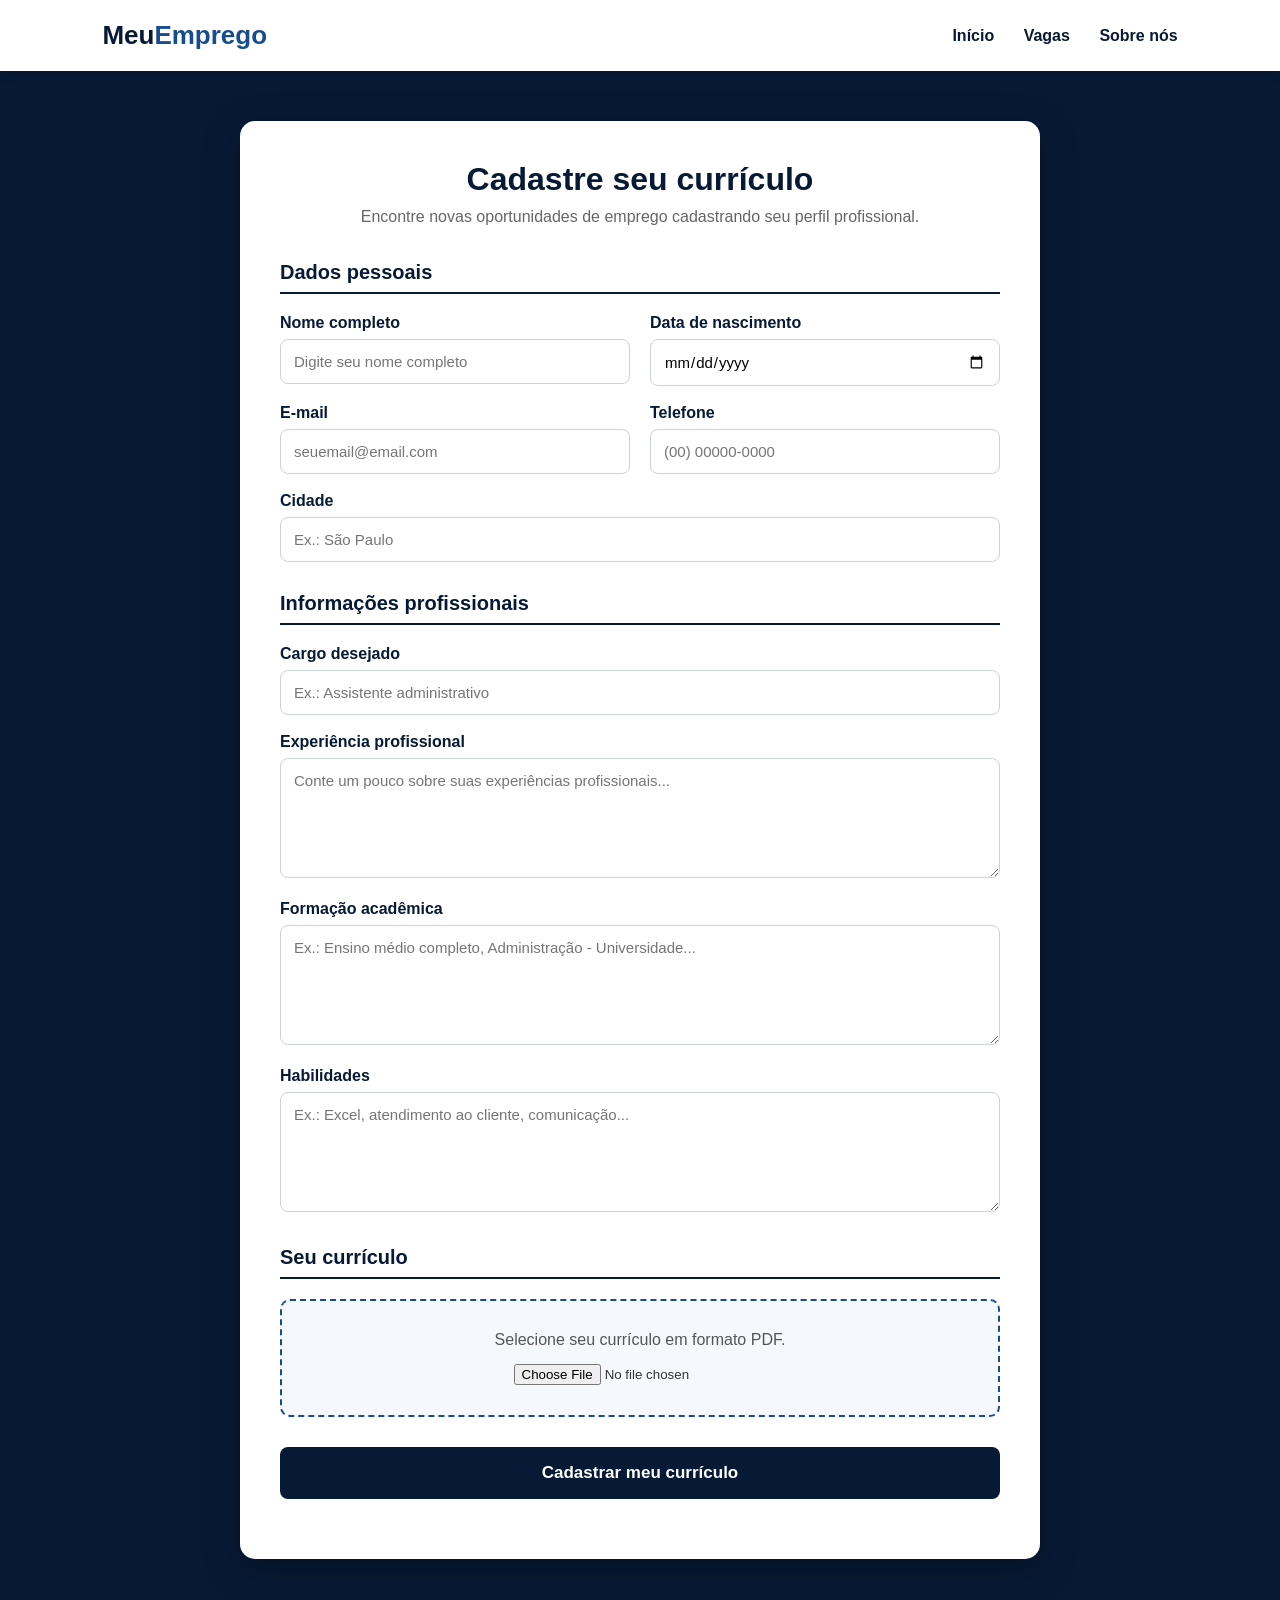
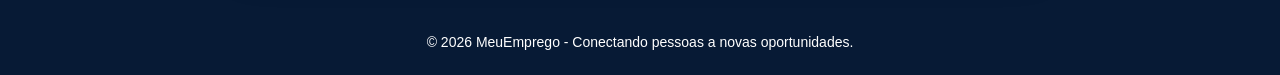
==== index.html @ a76fce5c "feat: adiciona html e css" ====
<!DOCTYPE html>
<html lang="pt-BR">

<head>
    <meta charset="UTF-8">
    <meta name="viewport" content="width=device-width, initial-scale=1.0">

    <title>Meu Emprego - Cadastre seu Currículo</title>

    <style>

        /* =========================
           CONFIGURAÇÕES GERAIS
        ========================== */

        * {
            margin: 0;
            padding: 0;
            box-sizing: border-box;
            font-family: Arial, Helvetica, sans-serif;
        }

        body {
            background: #071a35;
            color: #333;
        }

        /* =========================
           CABEÇALHO
        ========================== */

        header {
            background: #ffffff;
            padding: 20px 8%;
            display: flex;
            justify-content: space-between;
            align-items: center;
            box-shadow: 0 2px 10px rgba(0,0,0,0.2);
        }

        .logo {
            color: #071a35;
            font-size: 26px;
            font-weight: bold;
        }

        .logo span {
            color: #174d8c;
        }

        nav a {
            text-decoration: none;
            color: #071a35;
            margin-left: 25px;
            font-weight: bold;
        }

        nav a:hover {
            color: #174d8c;
        }

        /* =========================
           ÁREA PRINCIPAL
        ========================== */

        main {
            padding: 50px 20px;
        }

        .container {
            max-width: 800px;
            margin: auto;
            background: #ffffff;
            padding: 40px;
            border-radius: 15px;
            box-shadow: 0 10px 35px rgba(0,0,0,0.35);
        }

        /* =========================
           TÍTULO
        ========================== */

        .titulo {
            text-align: center;
            margin-bottom: 35px;
        }

        .titulo h1 {
            color: #071a35;
            font-size: 32px;
            margin-bottom: 10px;
        }

        .titulo p {
            color: #666;
            font-size: 16px;
        }

        /* =========================
           SEÇÕES
        ========================== */

        .secao {
            margin-bottom: 30px;
        }

        .secao h2 {
            color: #071a35;
            border-bottom: 2px solid #071a35;
            padding-bottom: 8px;
            margin-bottom: 20px;
            font-size: 20px;
        }

        /* =========================
           CAMPOS
        ========================== */

        .linha {
            display: flex;
            gap: 20px;
        }

        .campo {
            flex: 1;
            margin-bottom: 18px;
        }

        .campo label {
            display: block;
            color: #071a35;
            font-weight: bold;
            margin-bottom: 7px;
        }

        .campo input,
        .campo select,
        .campo textarea {
            width: 100%;
            padding: 13px;
            border: 1px solid #ccd2da;
            border-radius: 8px;
            outline: none;
            font-size: 15px;
        }

        .campo input:focus,
        .campo select:focus,
        .campo textarea:focus {
            border-color: #071a35;
            box-shadow: 0 0 5px rgba(7,26,53,0.2);
        }

        .campo textarea {
            min-height: 120px;
            resize: vertical;
        }

        /* =========================
           ENVIO DO CURRÍCULO
        ========================== */

        .upload {
            border: 2px dashed #174d8c;
            background: #f5f8fc;
            padding: 30px;
            text-align: center;
            border-radius: 10px;
        }

        .upload p {
            color: #555;
            margin-bottom: 15px;
        }

        .upload input {
            border: none;
        }

        /* =========================
           BOTÃO
        ========================== */

        .botao {
            width: 100%;
            padding: 16px;
            background: #071a35;
            color: #ffffff;
            border: none;
            border-radius: 8px;
            font-size: 17px;
            font-weight: bold;
            cursor: pointer;
            transition: 0.3s;
        }

        .botao:hover {
            background: #174d8c;
            transform: translateY(-2px);
        }

        /* =========================
           MENSAGEM
        ========================== */

        #mensagem {
            text-align: center;
            margin-top: 20px;
            font-weight: bold;
        }

        .sucesso {
            color: #16803c;
        }

        .erro {
            color: #d32f2f;
        }

        /* =========================
           RODAPÉ
        ========================== */

        footer {
            text-align: center;
            color: #ffffff;
            padding: 25px;
            font-size: 14px;
        }

        /* =========================
           RESPONSIVIDADE
        ========================== */

        @media (max-width: 650px) {

            header {
                flex-direction: column;
                gap: 15px;
            }

            nav a {
                margin: 0 8px;
            }

            .container {
                padding: 25px 20px;
            }

            .linha {
                flex-direction: column;
                gap: 0;
            }

            .titulo h1 {
                font-size: 26px;
            }
        }

    </style>

</head>


<body>


    <!-- =========================
         CABEÇALHO
    ========================== -->

    <header>

        <div class="logo">
            Meu<span>Emprego</span>
        </div>

        <nav>
            <a href="#">Início</a>
            <a href="#">Vagas</a>
            <a href="#">Sobre nós</a>
        </nav>

    </header>


    <!-- =========================
         CONTEÚDO
    ========================== -->

    <main>

        <div class="container">

            <div class="titulo">

                <h1>Cadastre seu currículo</h1>

                <p>
                    Encontre novas oportunidades de emprego
                    cadastrando seu perfil profissional.
                </p>

            </div>


            <form id="curriculoForm">


                <!-- =========================
                     DADOS PESSOAIS
                ========================== -->

                <div class="secao">

                    <h2>Dados pessoais</h2>

                    <div class="linha">

                        <div class="campo">

                            <label for="nome">
                                Nome completo
                            </label>

                            <input
                                type="text"
                                id="nome"
                                placeholder="Digite seu nome completo"
                                required
                            >

                        </div>


                        <div class="campo">

                            <label for="nascimento">
                                Data de nascimento
                            </label>

                            <input
                                type="date"
                                id="nascimento"
                                required
                            >

                        </div>

                    </div>


                    <div class="linha">

                        <div class="campo">

                            <label for="email">
                                E-mail
                            </label>

                            <input
                                type="email"
                                id="email"
                                placeholder="seuemail@email.com"
                                required
                            >

                        </div>


                        <div class="campo">

                            <label for="telefone">
                                Telefone
                            </label>

                            <input
                                type="tel"
                                id="telefone"
                                placeholder="(00) 00000-0000"
                                maxlength="15"
                                required
                            >

                        </div>

                    </div>


                    <div class="campo">

                        <label for="cidade">
                            Cidade
                        </label>

                        <input
                            type="text"
                            id="cidade"
                            placeholder="Ex.: São Paulo"
                            required
                        >

                    </div>

                </div>


                <!-- =========================
                     INFORMAÇÕES PROFISSIONAIS
                ========================== -->

                <div class="secao">

                    <h2>Informações profissionais</h2>


                    <div class="campo">

                        <label for="cargo">
                            Cargo desejado
                        </label>

                        <input
                            type="text"
                            id="cargo"
                            placeholder="Ex.: Assistente administrativo"
                            required
                        >

                    </div>


                    <div class="campo">

                        <label for="experiencia">
                            Experiência profissional
                        </label>

                        <textarea
                            id="experiencia"
                            placeholder="Conte um pouco sobre suas experiências profissionais..."
                        ></textarea>

                    </div>


                    <div class="campo">

                        <label for="formacao">
                            Formação acadêmica
                        </label>

                        <textarea
                            id="formacao"
                            placeholder="Ex.: Ensino médio completo, Administração - Universidade..."
                        ></textarea>

                    </div>


                    <div class="campo">

                        <label for="habilidades">
                            Habilidades
                        </label>

                        <textarea
                            id="habilidades"
                            placeholder="Ex.: Excel, atendimento ao cliente, comunicação..."
                        ></textarea>

                    </div>

                </div>


                <!-- =========================
                     CURRÍCULO
                ========================== -->

                <div class="secao">

                    <h2>Seu currículo</h2>

                    <div class="upload">

                        <p>
                            Selecione seu currículo em formato PDF.
                        </p>

                        <input
                            type="file"
                            id="curriculo"
                            accept=".pdf"
                            required
                        >

                    </div>

                </div>


                <!-- =========================
                     BOTÃO
                ========================== -->

                <button
                    type="submit"
                    class="botao"
                >
                    Cadastrar meu currículo
                </button>


                <div id="mensagem"></div>


            </form>

        </div>

    </main>


    <!-- =========================
         RODAPÉ
    ========================== -->

    <footer>

        © 2026 MeuEmprego - Conectando pessoas
        a novas oportunidades.

    </footer>


    <!-- =========================
         JAVASCRIPT
    ========================== -->

    <script>

        const formulario =
            document.getElementById("curriculoForm");

        const telefone =
            document.getElementById("telefone");

        const curriculo =
            document.getElementById("curriculo");

        const mensagem =
            document.getElementById("mensagem");


        /* =========================
           MÁSCARA DO TELEFONE
        ========================== */

        telefone.addEventListener("input", function () {

            let valor =
                this.value.replace(/\D/g, "");

            if (valor.length <= 10) {

                valor = valor.replace(
                    /(\d{2})(\d)/,
                    "($1) $2"
                );

                valor = valor.replace(
                    /(\d{4})(\d)/,
                    "$1-$2"
                );

            } else {

                valor = valor.replace(
                    /(\d{2})(\d)/,
                    "($1) $2"
                );

                valor = valor.replace(
                    /(\d{5})(\d)/,
                    "$1-$2"
                );

            }

            this.value = valor;

        });


        /* =========================
           ENVIO DO FORMULÁRIO
        ========================== */

        formulario.addEventListener(
            "submit",
            function(event) {

                event.preventDefault();


                const nome =
                    document
                    .getElementById("nome")
                    .value
                    .trim();


                const email =
                    document
                    .getElementById("email")
                    .value
                    .trim();


                const cargo =
                    document
                    .getElementById("cargo")
                    .value
                    .trim();


                const telefoneNumeros =
                    telefone.value.replace(
                        /\D/g,
                        ""
                    );


                /* =========================
                   VALIDAÇÕES
                ========================== */

                if (nome.length < 3) {

                    mensagem.textContent =
                        "Digite seu nome completo.";

                    mensagem.className = "erro";

                    return;
                }


                if (telefoneNumeros.length < 10) {

                    mensagem.textContent =
                        "Digite um telefone válido.";

                    mensagem.className = "erro";

                    return;
                }


                if (cargo.length < 2) {

                    mensagem.textContent =
                        "Digite o cargo desejado.";

                    mensagem.className = "erro";

                    return;
                }


                /* =========================
                   VALIDAÇÃO DO PDF
                ========================== */

                if (curriculo.files.length === 0) {

                    mensagem.textContent =
                        "Selecione seu currículo em PDF.";

                    mensagem.className = "erro";

                    return;
                }


                const arquivo =
                    curriculo.files[0];


                if (arquivo.type !== "application/pdf") {

                    mensagem.textContent =
                        "O currículo precisa estar em PDF.";

                    mensagem.className = "erro";

                    return;
                }


                /* =========================
                   SUCESSO
                ========================== */

                mensagem.textContent =
                    "Currículo cadastrado com sucesso!";

                mensagem.className = "sucesso";


                console.log("Nome:", nome);
                console.log("E-mail:", email);
                console.log("Cargo:", cargo);
                console.log("Currículo:", arquivo.name);

            }
        );

    </script>


</body>

</html>
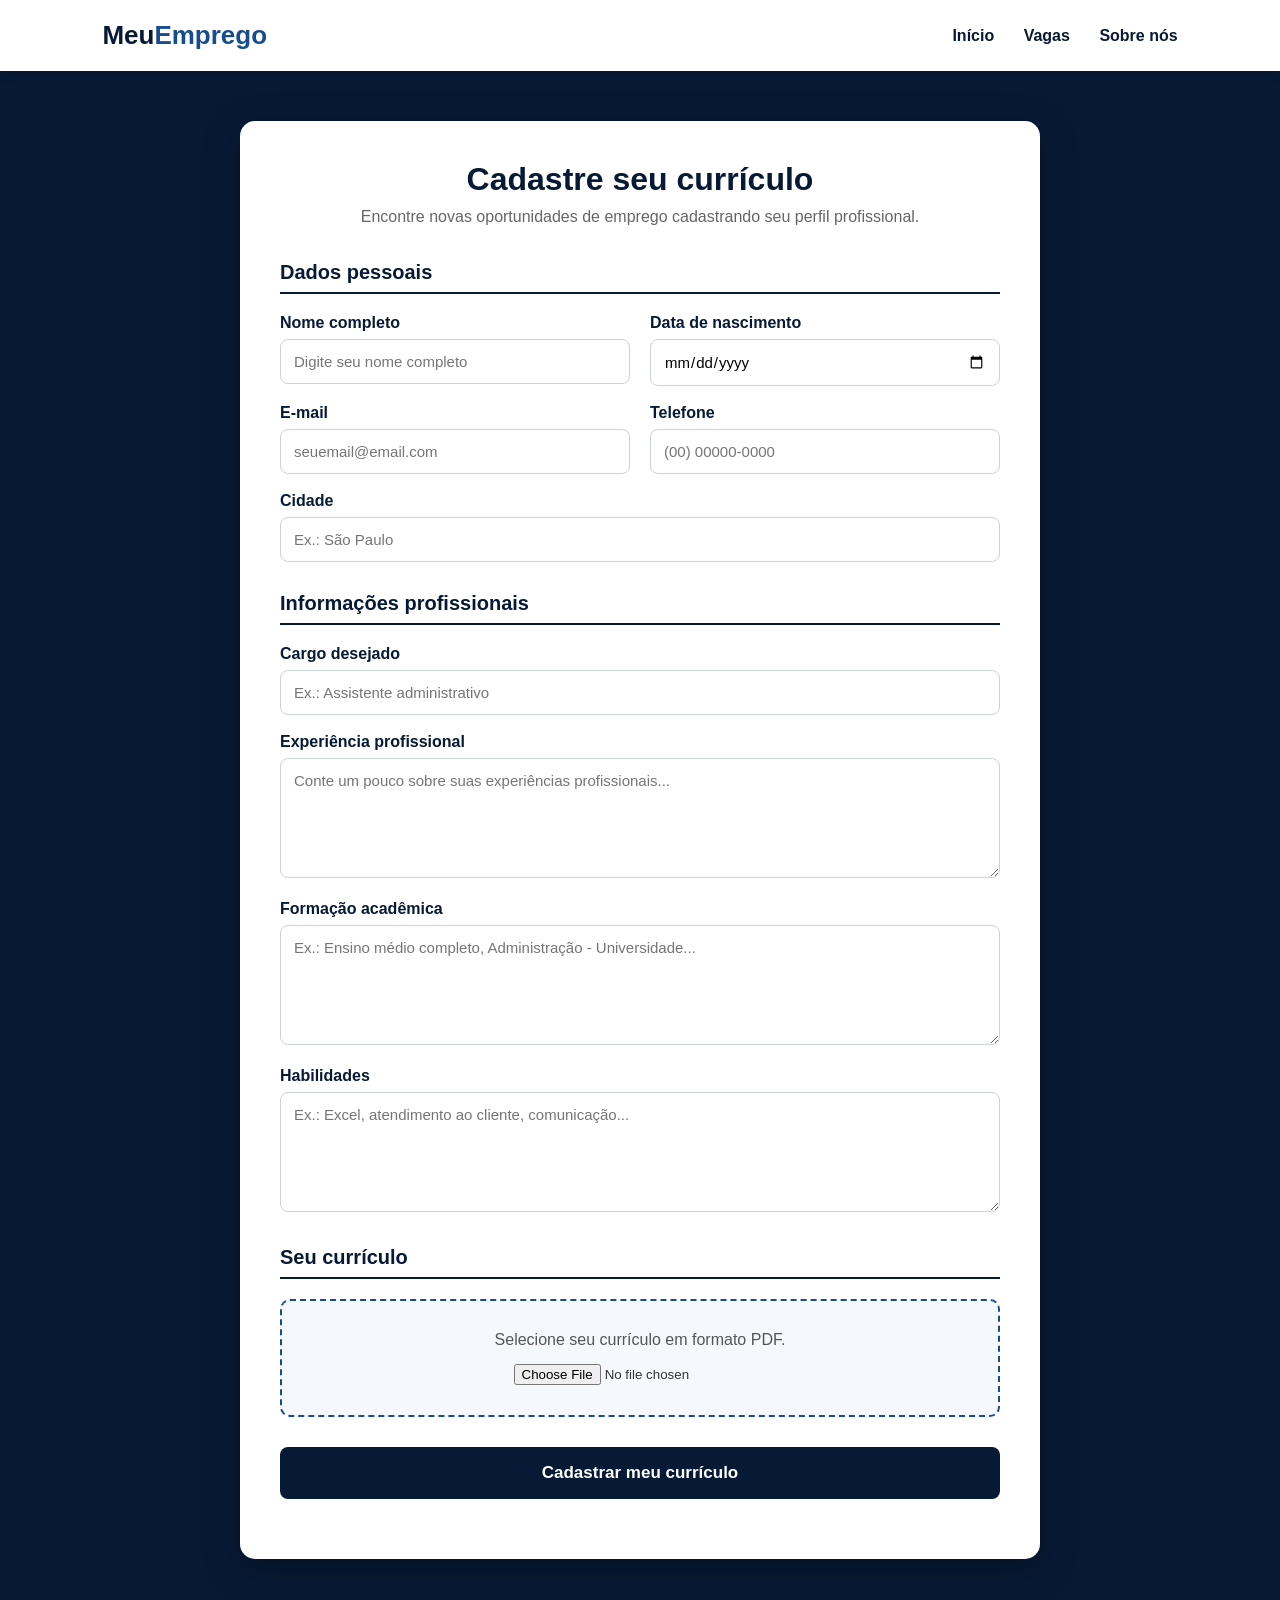
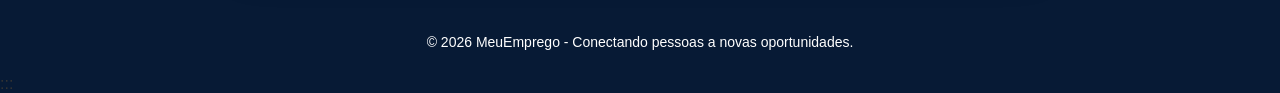
==== commit 121a6afa: "fix:segunda pagina agora pega informaçao" ====
--- a/index.html
+++ b/index.html
@@ -1,725 +1,387 @@
-<!DOCTYPE html>
-<html lang="pt-BR">
-
-<head>
-    <meta charset="UTF-8">
-    <meta name="viewport" content="width=device-width, initial-scale=1.0">
-
-    <title>Meu Emprego - Cadastre seu Currículo</title>
-
-    <style>
-
-        /* =========================
-           CONFIGURAÇÕES GERAIS
-        ========================== */
-
-        * {
-            margin: 0;
-            padding: 0;
-            box-sizing: border-box;
-            font-family: Arial, Helvetica, sans-serif;
-        }
-
-        body {
-            background: #071a35;
-            color: #333;
-        }
-
-        /* =========================
-           CABEÇALHO
-        ========================== */
-
-        header {
-            background: #ffffff;
-            padding: 20px 8%;
-            display: flex;
-            justify-content: space-between;
-            align-items: center;
-            box-shadow: 0 2px 10px rgba(0,0,0,0.2);
-        }
-
-        .logo {
-            color: #071a35;
-            font-size: 26px;
-            font-weight: bold;
-        }
-
-        .logo span {
-            color: #174d8c;
-        }
-
-        nav a {
-            text-decoration: none;
-            color: #071a35;
-            margin-left: 25px;
-            font-weight: bold;
-        }
-
-        nav a:hover {
-            color: #174d8c;
-        }
-
-        /* =========================
-           ÁREA PRINCIPAL
-        ========================== */
-
-        main {
-            padding: 50px 20px;
-        }
-
-        .container {
-            max-width: 800px;
-            margin: auto;
-            background: #ffffff;
-            padding: 40px;
-            border-radius: 15px;
-            box-shadow: 0 10px 35px rgba(0,0,0,0.35);
-        }
-
-        /* =========================
-           TÍTULO
-        ========================== */
-
-        .titulo {
-            text-align: center;
-            margin-bottom: 35px;
-        }
-
-        .titulo h1 {
-            color: #071a35;
-            font-size: 32px;
-            margin-bottom: 10px;
-        }
-
-        .titulo p {
-            color: #666;
-            font-size: 16px;
-        }
-
-        /* =========================
-           SEÇÕES
-        ========================== */
-
-        .secao {
-            margin-bottom: 30px;
-        }
-
-        .secao h2 {
-            color: #071a35;
-            border-bottom: 2px solid #071a35;
-            padding-bottom: 8px;
-            margin-bottom: 20px;
-            font-size: 20px;
-        }
-
-        /* =========================
-           CAMPOS
-        ========================== */
-
-        .linha {
-            display: flex;
-            gap: 20px;
-        }
-
-        .campo {
-            flex: 1;
-            margin-bottom: 18px;
-        }
-
-        .campo label {
-            display: block;
-            color: #071a35;
-            font-weight: bold;
-            margin-bottom: 7px;
-        }
-
-        .campo input,
-        .campo select,
-        .campo textarea {
-            width: 100%;
-            padding: 13px;
-            border: 1px solid #ccd2da;
-            border-radius: 8px;
-            outline: none;
-            font-size: 15px;
-        }
-
-        .campo input:focus,
-        .campo select:focus,
-        .campo textarea:focus {
-            border-color: #071a35;
-            box-shadow: 0 0 5px rgba(7,26,53,0.2);
-        }
-
-        .campo textarea {
-            min-height: 120px;
-            resize: vertical;
-        }
-
-        /* =========================
-           ENVIO DO CURRÍCULO
-        ========================== */
-
-        .upload {
-            border: 2px dashed #174d8c;
-            background: #f5f8fc;
-            padding: 30px;
-            text-align: center;
-            border-radius: 10px;
-        }
-
-        .upload p {
-            color: #555;
-            margin-bottom: 15px;
-        }
-
-        .upload input {
-            border: none;
-        }
-
-        /* =========================
-           BOTÃO
-        ========================== */
-
-        .botao {
-            width: 100%;
-            padding: 16px;
-            background: #071a35;
-            color: #ffffff;
-            border: none;
-            border-radius: 8px;
-            font-size: 17px;
-            font-weight: bold;
-            cursor: pointer;
-            transition: 0.3s;
-        }
-
-        .botao:hover {
-            background: #174d8c;
-            transform: translateY(-2px);
-        }
-
-        /* =========================
-           MENSAGEM
-        ========================== */
-
-        #mensagem {
-            text-align: center;
-            margin-top: 20px;
-            font-weight: bold;
-        }
-
-        .sucesso {
-            color: #16803c;
-        }
-
-        .erro {
-            color: #d32f2f;
-        }
-
-        /* =========================
-           RODAPÉ
-        ========================== */
-
-        footer {
-            text-align: center;
-            color: #ffffff;
-            padding: 25px;
-            font-size: 14px;
-        }
-
-        /* =========================
-           RESPONSIVIDADE
-        ========================== */
-
-        @media (max-width: 650px) {
-
-            header {
-                flex-direction: column;
-                gap: 15px;
-            }
-
-            nav a {
-                margin: 0 8px;
-            }
-
-            .container {
-                padding: 25px 20px;
-            }
-
-            .linha {
-                flex-direction: column;
-                gap: 0;
-            }
-
-            .titulo h1 {
-                font-size: 26px;
-            }
-        }
-
-    </style>
+<!DOCTYPE html> <html lang="pt-BR">
+
+<head> <meta charset="UTF-8"> <meta name="viewport" content="width=device-width, initial-scale=1.0">
+
+<title>MeuEmprego - Cadastre seu Currículo</title>
+
+<style>
+
+* { margin: 0; padding: 0; box-sizing: border-box; font-family: Arial, Helvetica, sans-serif; }
+
+body { background: #071a35; color: #333; }
+
+header { background: #ffffff; padding: 20px 8%; display: flex; justify-content: space-between; align-items: center; box-shadow: 0 2px 10px rgba(0,0,0,0.2); }
+
+.logo { color: #071a35; font-size: 26px; font-weight: bold; }
+
+.logo span { color: #174d8c; }
+
+nav a { text-decoration: none; color: #071a35; margin-left: 25px; font-weight: bold; }
+
+nav a:hover { color: #174d8c; }
+
+main { padding: 50px 20px; }
+
+.container { max-width: 800px; margin: auto; background: #ffffff; padding: 40px; border-radius: 15px; box-shadow: 0 10px 35px rgba(0,0,0,0.35); }
+
+.titulo { text-align: center; margin-bottom: 35px; }
+
+.titulo h1 { color: #071a35; font-size: 32px; margin-bottom: 10px; }
+
+.titulo p { color: #666; font-size: 16px; }
+
+.secao { margin-bottom: 30px; }
+
+.secao h2 { color: #071a35; border-bottom: 2px solid #071a35; padding-bottom: 8px; margin-bottom: 20px; font-size: 20px; }
+
+.linha { display: flex; gap: 20px; }
+
+.campo { flex: 1; margin-bottom: 18px; }
+
+.campo label { display: block; color: #071a35; font-weight: bold; margin-bottom: 7px; }
+
+.campo input, .campo select, .campo textarea { width: 100%; padding: 13px; border: 1px solid #ccd2da; border-radius: 8px; outline: none; font-size: 15px; }
+
+.campo input:focus, .campo select:focus, .campo textarea:focus { border-color: #071a35; box-shadow: 0 0 5px rgba(7,26,53,0.2); }
+
+.campo textarea { min-height: 120px; resize: vertical; }
+
+.upload { border: 2px dashed #174d8c; background: #f5f8fc; padding: 30px; text-align: center; border-radius: 10px; }
+
+.upload p { color: #555; margin-bottom: 15px; }
+
+.upload input { border: none; }
+
+.botao { width: 100%; padding: 16px; background: #071a35; color: #ffffff; border: none; border-radius: 8px; font-size: 17px; font-weight: bold; cursor: pointer; transition: 0.3s; }
+
+.botao:hover { background: #174d8c; transform: translateY(-2px); }
+
+#mensagem { text-align: center; margin-top: 20px; font-weight: bold; }
+
+.sucesso { color: #16803c; }
+
+.erro { color: #d32f2f; }
+
+footer { text-align: center; color: #ffffff; padding: 25px; font-size: 14px; }
+
+@media (max-width: 650px) {
+
+header { flex-direction: column; gap: 15px; }
+
+nav a { margin: 0 8px; }
+
+.container { padding: 25px 20px; }
+
+.linha { flex-direction: column; gap: 0; }
+
+.titulo h1 { font-size: 26px; } }
+
+</style>
 
 </head>
 
-
 <body>
 
-
-    <!-- =========================
-         CABEÇALHO
-    ========================== -->
-
-    <header>
-
-        <div class="logo">
-            Meu<span>Emprego</span>
-        </div>
-
-        <nav>
-            <a href="#">Início</a>
-            <a href="#">Vagas</a>
-            <a href="#">Sobre nós</a>
-        </nav>
-
-    </header>
-
-
-    <!-- =========================
-         CONTEÚDO
-    ========================== -->
-
-    <main>
-
-        <div class="container">
-
-            <div class="titulo">
-
-                <h1>Cadastre seu currículo</h1>
-
-                <p>
-                    Encontre novas oportunidades de emprego
-                    cadastrando seu perfil profissional.
-                </p>
-
-            </div>
-
-
-            <form id="curriculoForm">
-
-
-                <!-- =========================
-                     DADOS PESSOAIS
-                ========================== -->
-
-                <div class="secao">
-
-                    <h2>Dados pessoais</h2>
-
-                    <div class="linha">
-
-                        <div class="campo">
-
-                            <label for="nome">
-                                Nome completo
-                            </label>
-
-                            <input
-                                type="text"
-                                id="nome"
-                                placeholder="Digite seu nome completo"
-                                required
-                            >
-
-                        </div>
-
-
-                        <div class="campo">
-
-                            <label for="nascimento">
-                                Data de nascimento
-                            </label>
-
-                            <input
-                                type="date"
-                                id="nascimento"
-                                required
-                            >
-
-                        </div>
-
-                    </div>
-
-
-                    <div class="linha">
-
-                        <div class="campo">
-
-                            <label for="email">
-                                E-mail
-                            </label>
-
-                            <input
-                                type="email"
-                                id="email"
-                                placeholder="seuemail@email.com"
-                                required
-                            >
-
-                        </div>
-
-
-                        <div class="campo">
-
-                            <label for="telefone">
-                                Telefone
-                            </label>
-
-                            <input
-                                type="tel"
-                                id="telefone"
-                                placeholder="(00) 00000-0000"
-                                maxlength="15"
-                                required
-                            >
-
-                        </div>
-
-                    </div>
-
-
-                    <div class="campo">
-
-                        <label for="cidade">
-                            Cidade
-                        </label>
-
-                        <input
-                            type="text"
-                            id="cidade"
-                            placeholder="Ex.: São Paulo"
-                            required
-                        >
-
-                    </div>
-
-                </div>
-
-
-                <!-- =========================
-                     INFORMAÇÕES PROFISSIONAIS
-                ========================== -->
-
-                <div class="secao">
-
-                    <h2>Informações profissionais</h2>
-
-
-                    <div class="campo">
-
-                        <label for="cargo">
-                            Cargo desejado
-                        </label>
-
-                        <input
-                            type="text"
-                            id="cargo"
-                            placeholder="Ex.: Assistente administrativo"
-                            required
-                        >
-
-                    </div>
-
-
-                    <div class="campo">
-
-                        <label for="experiencia">
-                            Experiência profissional
-                        </label>
-
-                        <textarea
-                            id="experiencia"
-                            placeholder="Conte um pouco sobre suas experiências profissionais..."
-                        ></textarea>
-
-                    </div>
-
-
-                    <div class="campo">
-
-                        <label for="formacao">
-                            Formação acadêmica
-                        </label>
-
-                        <textarea
-                            id="formacao"
-                            placeholder="Ex.: Ensino médio completo, Administração - Universidade..."
-                        ></textarea>
-
-                    </div>
-
-
-                    <div class="campo">
-
-                        <label for="habilidades">
-                            Habilidades
-                        </label>
-
-                        <textarea
-                            id="habilidades"
-                            placeholder="Ex.: Excel, atendimento ao cliente, comunicação..."
-                        ></textarea>
-
-                    </div>
-
-                </div>
-
-
-                <!-- =========================
-                     CURRÍCULO
-                ========================== -->
-
-                <div class="secao">
-
-                    <h2>Seu currículo</h2>
-
-                    <div class="upload">
-
-                        <p>
-                            Selecione seu currículo em formato PDF.
-                        </p>
-
-                        <input
-                            type="file"
-                            id="curriculo"
-                            accept=".pdf"
-                            required
-                        >
-
-                    </div>
-
-                </div>
-
-
-                <!-- =========================
-                     BOTÃO
-                ========================== -->
-
-                <button
-                    type="submit"
-                    class="botao"
-                >
-                    Cadastrar meu currículo
-                </button>
-
-
-                <div id="mensagem"></div>
-
-
-            </form>
-
-        </div>
-
-    </main>
-
-
-    <!-- =========================
-         RODAPÉ
-    ========================== -->
-
-    <footer>
-
-        © 2026 MeuEmprego - Conectando pessoas
-        a novas oportunidades.
-
-    </footer>
-
-
-    <!-- =========================
-         JAVASCRIPT
-    ========================== -->
-
-    <script>
-
-        const formulario =
-            document.getElementById("curriculoForm");
-
-        const telefone =
-            document.getElementById("telefone");
-
-        const curriculo =
-            document.getElementById("curriculo");
-
-        const mensagem =
-            document.getElementById("mensagem");
-
-
-        /* =========================
-           MÁSCARA DO TELEFONE
-        ========================== */
-
-        telefone.addEventListener("input", function () {
-
-            let valor =
-                this.value.replace(/\D/g, "");
-
-            if (valor.length <= 10) {
-
-                valor = valor.replace(
-                    /(\d{2})(\d)/,
-                    "($1) $2"
-                );
-
-                valor = valor.replace(
-                    /(\d{4})(\d)/,
-                    "$1-$2"
-                );
-
-            } else {
-
-                valor = valor.replace(
-                    /(\d{2})(\d)/,
-                    "($1) $2"
-                );
-
-                valor = valor.replace(
-                    /(\d{5})(\d)/,
-                    "$1-$2"
-                );
-
-            }
-
-            this.value = valor;
-
-        });
-
-
-        /* =========================
-           ENVIO DO FORMULÁRIO
-        ========================== */
-
-        formulario.addEventListener(
-            "submit",
-            function(event) {
-
-                event.preventDefault();
-
-
-                const nome =
-                    document
-                    .getElementById("nome")
-                    .value
-                    .trim();
-
-
-                const email =
-                    document
-                    .getElementById("email")
-                    .value
-                    .trim();
-
-
-                const cargo =
-                    document
-                    .getElementById("cargo")
-                    .value
-                    .trim();
-
-
-                const telefoneNumeros =
-                    telefone.value.replace(
-                        /\D/g,
-                        ""
-                    );
-
-
-                /* =========================
-                   VALIDAÇÕES
-                ========================== */
-
-                if (nome.length < 3) {
-
-                    mensagem.textContent =
-                        "Digite seu nome completo.";
-
-                    mensagem.className = "erro";
-
-                    return;
-                }
-
-
-                if (telefoneNumeros.length < 10) {
-
-                    mensagem.textContent =
-                        "Digite um telefone válido.";
-
-                    mensagem.className = "erro";
-
-                    return;
-                }
-
-
-                if (cargo.length < 2) {
-
-                    mensagem.textContent =
-                        "Digite o cargo desejado.";
-
-                    mensagem.className = "erro";
-
-                    return;
-                }
-
-
-                /* =========================
-                   VALIDAÇÃO DO PDF
-                ========================== */
-
-                if (curriculo.files.length === 0) {
-
-                    mensagem.textContent =
-                        "Selecione seu currículo em PDF.";
-
-                    mensagem.className = "erro";
-
-                    return;
-                }
-
-
-                const arquivo =
-                    curriculo.files[0];
-
-
-                if (arquivo.type !== "application/pdf") {
-
-                    mensagem.textContent =
-                        "O currículo precisa estar em PDF.";
-
-                    mensagem.className = "erro";
-
-                    return;
-                }
-
-
-                /* =========================
-                   SUCESSO
-                ========================== */
-
-                mensagem.textContent =
-                    "Currículo cadastrado com sucesso!";
-
-                mensagem.className = "sucesso";
-
-
-                console.log("Nome:", nome);
-                console.log("E-mail:", email);
-                console.log("Cargo:", cargo);
-                console.log("Currículo:", arquivo.name);
-
-            }
-        );
-
-    </script>
-
+<header>
+
+<div class="logo"> Meu<span>Emprego</span> </div>
+
+<nav> <a href="index.html">Início</a> <a href="vagas.html">Vagas</a> <a href="#">Sobre nós</a> </nav>
+
+</header>
+
+<main>
+
+<div class="container">
+
+<div class="titulo">
+
+<h1>Cadastre seu currículo</h1>
+
+<p> Encontre novas oportunidades de emprego cadastrando seu perfil profissional. </p>
+
+</div>
+
+<form id="curriculoForm">
+
+<!-- DADOS PESSOAIS -->
+
+<div class="secao">
+
+<h2>Dados pessoais</h2>
+
+<div class="linha">
+
+<div class="campo">
+
+<label for="nome"> Nome completo </label>
+
+<input type="text" id="nome" placeholder="Digite seu nome completo" required >
+
+</div>
+
+<div class="campo">
+
+<label for="nascimento"> Data de nascimento </label>
+
+<input type="date" id="nascimento" required >
+
+</div>
+
+</div>
+
+<div class="linha">
+
+<div class="campo">
+
+<label for="email"> E-mail </label>
+
+<input type="email" id="email" placeholder="seuemail@email.com" required >
+
+</div>
+
+<div class="campo">
+
+<label for="telefone"> Telefone </label>
+
+<input type="tel" id="telefone" placeholder="(00) 00000-0000" maxlength="15" required >
+
+</div>
+
+</div>
+
+<div class="campo">
+
+<label for="cidade"> Cidade </label>
+
+<input type="text" id="cidade" placeholder="Ex.: São Paulo" required >
+
+</div>
+
+</div>
+
+<!-- INFORMAÇÕES PROFISSIONAIS -->
+
+<div class="secao">
+
+<h2>Informações profissionais</h2>
+
+<div class="campo">
+
+<label for="cargo"> Cargo desejado </label>
+
+<input type="text" id="cargo" placeholder="Ex.: Assistente administrativo" required >
+
+</div>
+
+<div class="campo">
+
+<label for="experiencia"> Experiência profissional </label>
+
+<textarea id="experiencia" placeholder="Conte um pouco sobre suas experiências profissionais..." ></textarea>
+
+</div>
+
+<div class="campo">
+
+<label for="formacao"> Formação acadêmica </label>
+
+<textarea id="formacao" placeholder="Ex.: Ensino médio completo, Administração - Universidade..." ></textarea>
+
+</div>
+
+<div class="campo">
+
+<label for="habilidades"> Habilidades </label>
+
+<textarea id="habilidades" placeholder="Ex.: Excel, atendimento ao cliente, comunicação..." ></textarea>
+
+</div>
+
+</div>
+
+<!-- CURRÍCULO -->
+
+<div class="secao">
+
+<h2>Seu currículo</h2>
+
+<div class="upload">
+
+<p> Selecione seu currículo em formato PDF. </p>
+
+<input type="file" id="curriculo" accept=".pdf" required >
+
+</div>
+
+</div>
+
+<button type="submit" class="botao" > Cadastrar meu currículo </button>
+
+<div id="mensagem"></div>
+
+</form>
+
+</div>
+
+</main>
+
+<footer>
+
+© 2026 MeuEmprego - Conectando pessoas a novas oportunidades.
+
+</footer>
+
+<script>
+
+const formulario = document.getElementById("curriculoForm");
+
+const telefone = document.getElementById("telefone");
+
+const curriculo = document.getElementById("curriculo");
+
+const mensagem = document.getElementById("mensagem");
+
+/* ========================= MÁSCARA DO TELEFONE ========================== */
+
+telefone.addEventListener("input", function () {
+
+let valor = this.value.replace(/\D/g, "");
+
+if (valor.length <= 10) {
+
+valor = valor.replace( /(\d{2})(\d)/, "($1) $2" );
+
+valor = valor.replace( /(\d{4})(\d)/, "$1-$2" );
+
+} else {
+
+valor = valor.replace( /(\d{2})(\d)/, "($1) $2" );
+
+valor = valor.replace( /(\d{5})(\d)/, "$1-$2" );
+
+}
+
+this.value = valor;
+
+});
+
+/* ========================= ENVIO DO FORMULÁRIO ========================== */
+
+formulario.addEventListener("submit", function(event) {
+
+event.preventDefault();
+
+const nome = document.getElementById("nome").value.trim();
+
+const nascimento = document.getElementById("nascimento").value;
+
+const email = document.getElementById("email").value.trim();
+
+const telefoneValor = telefone.value.trim();
+
+const cidade = document.getElementById("cidade").value.trim();
+
+const cargo = document.getElementById("cargo").value.trim();
+
+const experiencia = document.getElementById("experiencia").value.trim();
+
+const formacao = document.getElementById("formacao").value.trim();
+
+const habilidades = document.getElementById("habilidades").value.trim();
+
+const telefoneNumeros = telefone.value.replace(/\D/g, "");
+
+/* ========================= VALIDAÇÕES ========================== */
+
+if (nome.length < 3) {
+
+mensagem.textContent = "Digite seu nome completo.";
+
+mensagem.className = "erro";
+
+return; }
+
+if (telefoneNumeros.length < 10) {
+
+mensagem.textContent = "Digite um telefone válido.";
+
+mensagem.className = "erro";
+
+return; }
+
+if (cargo.length < 2) {
+
+mensagem.textContent = "Digite o cargo desejado.";
+
+mensagem.className = "erro";
+
+return; }
+
+if (curriculo.files.length === 0) {
+
+mensagem.textContent = "Selecione seu currículo em PDF.";
+
+mensagem.className = "erro";
+
+return; }
+
+const arquivo = curriculo.files[0];
+
+if ( arquivo.type !== "application/pdf" && !arquivo.name.toLowerCase().endsWith(".pdf") ) {
+
+mensagem.textContent = "O currículo precisa estar em PDF.";
+
+mensagem.className = "erro";
+
+return; }
+
+/* ========================= SALVAR INFORMAÇÕES NO LOCALSTORAGE ========================== */
+
+const dadosCandidato = {
+
+nome: nome,
+
+nascimento: nascimento,
+
+email: email,
+
+telefone: telefoneValor,
+
+cidade: cidade,
+
+cargo: cargo,
+
+experiencia: experiencia,
+
+formacao: formacao,
+
+habilidades: habilidades,
+
+nomeCurriculo: arquivo.name
+
+};
+
+localStorage.setItem( "dadosCandidato", JSON.stringify(dadosCandidato) );
+
+/* ========================= MENSAGEM DE SUCESSO ========================== */
+
+mensagem.textContent = "Currículo cadastrado com sucesso!";
+
+mensagem.className = "sucesso";
+
+/* * Aguarda um pequeno tempo para * o usuário visualizar a mensagem * e depois abre a página do perfil. */
+
+setTimeout(function() {
+
+window.location.href = "vagas.html";
+
+}, 1000);
+
+});
+
+</script>
 
 </body>
 
-</html>+</html> :::
